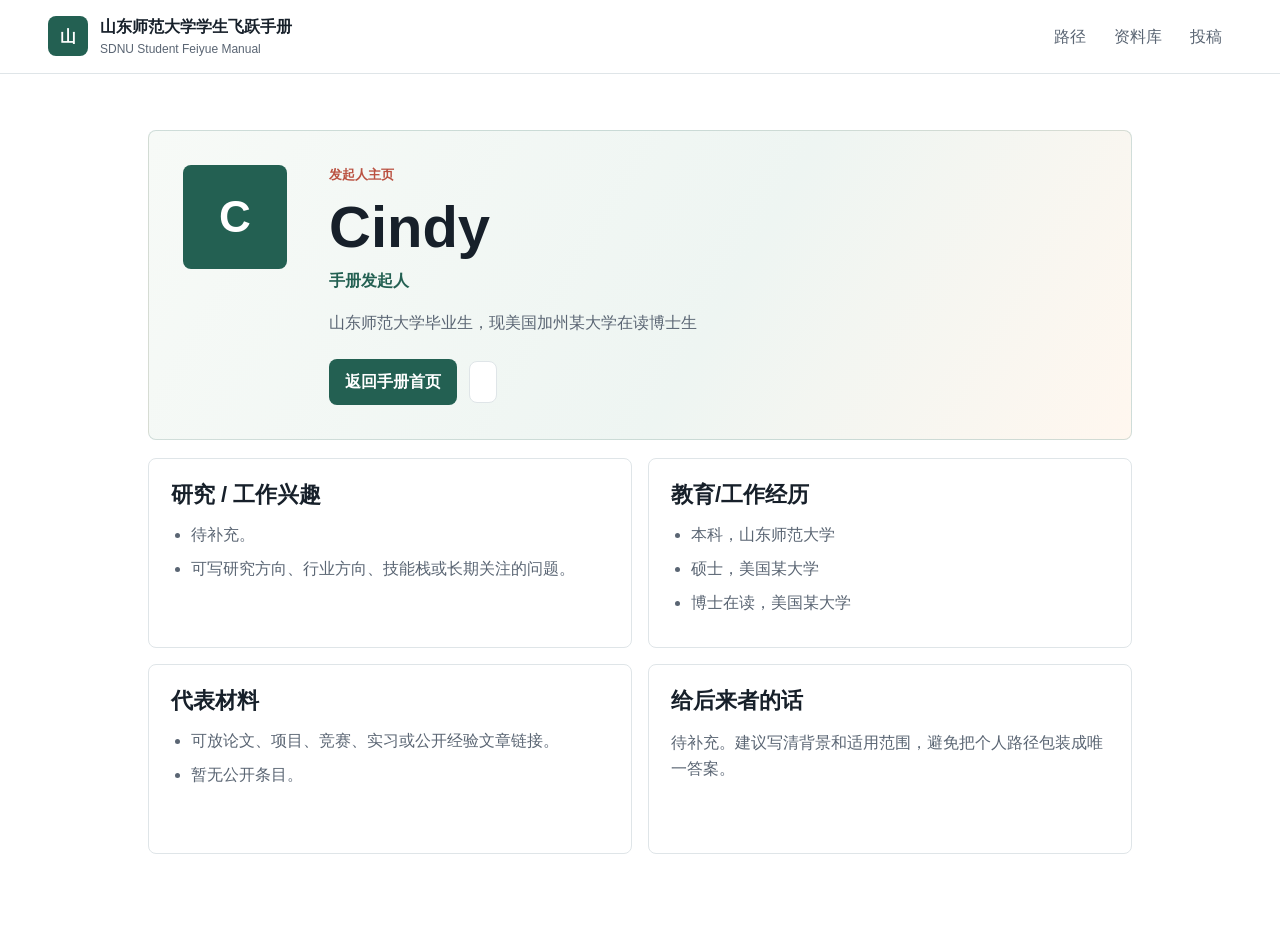
==== contributors/cindy.html @ 1c30ab10 "Update profile" ====
<!doctype html>
<html lang="zh-CN">
  <head>
    <meta charset="utf-8">
    <meta name="viewport" content="width=device-width, initial-scale=1">
    <title>Cindy - 山东师范大学学生飞跃手册</title>
    <meta name="description" content="Cindy 的山东师范大学学生飞跃手册发起人主页。">
    <link rel="stylesheet" href="../css/styles.css">
  </head>
  <body>
    <header class="site-header">
      <a class="brand" href="../index.html" aria-label="返回山东师范大学学生飞跃手册首页">
        <span class="brand-mark" aria-hidden="true">山</span>
        <span>
          <strong>山东师范大学学生飞跃手册</strong>
          <small>SDNU Student Feiyue Manual</small>
        </span>
      </a>
      <nav class="main-nav profile-nav" aria-label="贡献者页导航">
        <a href="../index.html#paths">路径</a>
        <a href="../index.html#library">资料库</a>
        <a href="../index.html#contribute">投稿</a>
      </nav>
    </header>

    <main class="profile-main">
      <section class="profile-hero" aria-labelledby="profile-name">
        <div class="profile-avatar" aria-hidden="true">C</div>
        <div class="profile-intro">
          <p class="eyebrow">发起人主页</p>
          <h1 id="profile-name">Cindy</h1>
          <p class="profile-subtitle">手册发起人</p>
          <p class="profile-note">山东师范大学毕业生，现美国加州某大学在读博士生</p>
          <div class="profile-actions">
            <a class="primary-action" href="../index.html">返回手册首页</a>
            <span class="profile-pill"></span>
          </div>
        </div>
      </section>

      <section class="profile-grid" aria-label="个人信息">
        <article class="profile-section">
          <h2>研究 / 工作兴趣</h2>
          <ul class="profile-list">
            <li>待补充。</li>
            <li>可写研究方向、行业方向、技能栈或长期关注的问题。</li>
          </ul>
        </article>
        <article class="profile-section">
          <h2>教育/工作经历</h2>
          <ul class="profile-list">
            <li>本科，山东师范大学</li>
            <li>硕士，美国某大学</li>
            <li>博士在读，美国某大学</li>
          </ul>
        </article>
        <article class="profile-section">
          <h2>代表材料</h2>
          <ul class="profile-list">
            <li>可放论文、项目、竞赛、实习或公开经验文章链接。</li>
            <li>暂无公开条目。</li>
          </ul>
        </article>
        <article class="profile-section">
          <h2>给后来者的话</h2>
          <p>待补充。建议写清背景和适用范围，避免把个人路径包装成唯一答案。</p>
        </article>
      </section>
    </main>
  </body>
</html>
---- css/styles.css ----
:root {
  --ink: #17202a;
  --muted: #5a6573;
  --line: #dfe5e8;
  --paper: #ffffff;
  --soft: #f5f7f4;
  --mist: #edf5f2;
  --green: #236052;
  --blue: #245b8d;
  --coral: #ba5141;
  --gold: #b6842f;
  --shadow: 0 18px 48px rgba(23, 32, 42, 0.12);
}

* {
  box-sizing: border-box;
}

html {
  scroll-behavior: smooth;
}

body {
  margin: 0;
  color: var(--ink);
  background: var(--paper);
  font-family: -apple-system, BlinkMacSystemFont, "Segoe UI", "Microsoft YaHei", sans-serif;
  line-height: 1.6;
}

a {
  color: inherit;
}

button,
input {
  font: inherit;
}

.site-header {
  position: sticky;
  top: 0;
  z-index: 20;
  display: flex;
  align-items: center;
  justify-content: space-between;
  gap: 24px;
  padding: 14px 48px;
  border-bottom: 1px solid var(--line);
  background: rgba(255, 255, 255, 0.92);
  backdrop-filter: blur(16px);
}

.brand {
  display: inline-flex;
  align-items: center;
  gap: 12px;
  text-decoration: none;
  min-width: 0;
}

.brand-mark {
  display: grid;
  width: 40px;
  height: 40px;
  place-items: center;
  border-radius: 8px;
  background: var(--green);
  color: #fff;
  font-weight: 800;
}

.brand strong,
.brand small {
  display: block;
}

.brand strong {
  font-size: 16px;
  letter-spacing: 0;
  white-space: nowrap;
}

.brand small {
  color: var(--muted);
  font-size: 12px;
}

.main-nav {
  display: flex;
  gap: 8px;
  align-items: center;
}

.main-nav a {
  padding: 8px 10px;
  min-width: 0;
  color: var(--muted);
  text-decoration: none;
  border-radius: 6px;
}

.main-nav a:hover,
.main-nav a:focus-visible {
  color: var(--ink);
  background: var(--mist);
}

.intro-band {
  display: grid;
  grid-template-columns: minmax(0, 0.95fr) minmax(320px, 0.85fr);
  gap: 40px;
  align-items: center;
  padding: 64px 48px 54px;
  background: linear-gradient(120deg, #f7faf7 0%, #eef5f2 52%, #fff7ef 100%);
}

.intro-copy,
.section-heading,
.quick-index,
.content-band,
.site-footer {
  max-width: 1180px;
  margin-inline: auto;
}

.intro-copy {
  width: 100%;
  min-width: 0;
}

.eyebrow {
  margin: 0 0 10px;
  color: var(--coral);
  font-size: 13px;
  font-weight: 800;
  letter-spacing: 0;
}

h1,
h2,
h3,
p {
  overflow-wrap: anywhere;
}

h1 {
  margin: 0;
  max-width: 780px;
  font-size: clamp(34px, 5vw, 64px);
  line-height: 1.08;
  letter-spacing: 0;
}

.intro-text {
  max-width: 660px;
  margin: 18px 0 0;
  color: #425363;
  font-size: 18px;
}

.intro-meta {
  display: grid;
  gap: 7px;
  max-width: 720px;
  margin-top: 18px;
  color: var(--muted);
  font-size: 14px;
}

.intro-meta span {
  padding-left: 12px;
  border-left: 3px solid rgba(35, 96, 82, 0.28);
}

.contributor-link {
  color: var(--green);
  font-weight: 800;
  text-decoration: none;
  border-bottom: 1px solid rgba(35, 96, 82, 0.35);
}

.contributor-link:hover,
.contributor-link:focus-visible {
  color: var(--blue);
  border-bottom-color: var(--blue);
}

.intro-actions {
  display: flex;
  flex-wrap: wrap;
  gap: 12px;
  margin-top: 28px;
}

.primary-action,
.secondary-action {
  display: inline-flex;
  align-items: center;
  min-height: 44px;
  padding: 10px 16px;
  border-radius: 8px;
  text-decoration: none;
  font-weight: 800;
}

.primary-action {
  background: var(--green);
  color: #fff;
}

.secondary-action {
  border: 1px solid var(--line);
  background: #fff;
}

.intro-media {
  margin: 0;
  overflow: hidden;
  min-width: 0;
  border: 1px solid rgba(23, 32, 42, 0.12);
  border-radius: 8px;
  box-shadow: var(--shadow);
  aspect-ratio: 16 / 10;
}

.intro-media img {
  width: 100%;
  height: 100%;
  display: block;
  object-fit: cover;
}

.quick-index {
  padding: 40px 48px 10px;
}

.home-note {
  max-width: none;
  margin: 0;
  padding: 30px 48px;
  border-top: 1px solid rgba(35, 96, 82, 0.16);
  border-bottom: 1px solid rgba(35, 96, 82, 0.16);
  background: #f7fbf8;
}

.home-note-inner {
  display: grid;
  grid-template-columns: 150px minmax(0, 1fr);
  gap: 30px;
  max-width: 1180px;
  min-width: 0;
  margin: 0 auto;
  align-items: start;
}

.home-note-label {
  padding-top: 10px;
  border-top: 3px solid var(--green);
  color: var(--green);
  font-size: 14px;
  font-weight: 900;
}

.home-note-copy {
  min-width: 0;
}

.home-note h2 {
  margin: 0 0 10px;
  font-size: clamp(20px, 2.2vw, 28px);
  line-height: 1.25;
  letter-spacing: 0;
}

.home-note p {
  margin: 0;
  color: var(--muted);
  max-width: 900px;
  line-height: 1.8;
}

.section-heading {
  display: block;
  margin-bottom: 24px;
}

.section-heading h2 {
  margin: 0;
  font-size: clamp(26px, 3vw, 38px);
  line-height: 1.18;
  letter-spacing: 0;
}

.library-heading {
  display: flex;
  align-items: center;
  justify-content: space-between;
  gap: 24px;
}

.index-grid {
  display: grid;
  grid-template-columns: repeat(4, minmax(0, 1fr));
  gap: 12px;
}

.index-grid a {
  display: flex;
  flex-direction: column;
  align-items: flex-start;
  justify-content: center;
  gap: 8px;
  min-height: 82px;
  padding: 16px;
  border: 1px solid var(--line);
  border-radius: 8px;
  background: #fff;
  text-decoration: none;
  font-weight: 800;
}

.index-grid span {
  color: var(--blue);
  font-size: 30px;
  line-height: 1;
}

.content-band {
  padding: 54px 48px;
}

.muted-band {
  max-width: none;
  padding-inline: 0;
  background: var(--soft);
}

.muted-band > .section-heading,
.muted-band > .manual-map,
.muted-band > .case-grid {
  max-width: 1180px;
  margin-inline: auto;
  padding-inline: 48px;
}

.path-grid,
.article-grid,
.case-grid,
.timeline-grid,
.manual-map,
.template-grid {
  display: grid;
  gap: 16px;
}

.path-grid {
  grid-template-columns: repeat(3, minmax(0, 1fr));
}

.path-card,
.article-card,
.case-card,
.timeline-card,
.manual-map article,
.template-panel {
  border: 1px solid var(--line);
  border-radius: 8px;
  background: #fff;
}

.path-card {
  min-height: 232px;
  padding: 20px;
  display: flex;
  flex-direction: column;
  gap: 16px;
}

.path-card header {
  display: flex;
  justify-content: space-between;
  gap: 12px;
  align-items: start;
}

.path-icon {
  display: grid;
  width: 42px;
  height: 42px;
  place-items: center;
  border-radius: 8px;
  color: #fff;
  font-weight: 900;
}

.path-card h3,
.article-card h3,
.case-card h3,
.timeline-card h3,
.manual-map h3,
.template-panel h3 {
  margin: 0;
  font-size: 19px;
  line-height: 1.3;
  letter-spacing: 0;
}

.path-card p,
.article-card p,
.case-card p,
.manual-map p {
  margin: 0;
  color: var(--muted);
}

.tag-row {
  display: flex;
  flex-wrap: wrap;
  gap: 8px;
  margin-top: auto;
}

.tag {
  display: inline-flex;
  align-items: center;
  min-height: 28px;
  padding: 3px 8px;
  border-radius: 999px;
  background: var(--mist);
  color: var(--green);
  font-size: 12px;
  font-weight: 800;
}

.manual-map {
  grid-template-columns: repeat(3, minmax(0, 1fr));
}

.manual-map article {
  padding: 22px;
  min-height: 150px;
}

.timeline-grid {
  grid-template-columns: repeat(4, minmax(0, 1fr));
}

.timeline-card {
  padding: 18px;
}

.timeline-card ol {
  margin: 16px 0 0;
  padding-left: 20px;
  color: var(--muted);
}

.timeline-card li + li {
  margin-top: 8px;
}

.library-heading {
  align-items: center;
}

.search-field {
  display: flex;
  align-items: center;
  gap: 10px;
  min-width: min(420px, 100%);
  padding: 8px 12px;
  border: 1px solid var(--line);
  border-radius: 8px;
  background: #fff;
}

.search-field span {
  color: var(--muted);
  font-size: 13px;
  font-weight: 800;
}

.search-field input {
  width: 100%;
  min-width: 0;
  border: 0;
  outline: 0;
}

.segmented {
  display: flex;
  flex-wrap: wrap;
  gap: 8px;
  margin-bottom: 18px;
}

.segment {
  min-height: 36px;
  padding: 7px 12px;
  border: 1px solid var(--line);
  border-radius: 8px;
  background: #fff;
  color: var(--muted);
  cursor: pointer;
}

.segment.is-active,
.segment:hover,
.segment:focus-visible {
  border-color: var(--green);
  background: var(--green);
  color: #fff;
}

.article-grid {
  grid-template-columns: repeat(3, minmax(0, 1fr));
}

.article-card,
.case-card {
  padding: 18px;
  min-height: 184px;
  display: flex;
  flex-direction: column;
  gap: 12px;
}

.article-meta,
.case-meta {
  display: flex;
  flex-wrap: wrap;
  gap: 8px;
}

.status {
  display: inline-flex;
  align-items: center;
  min-height: 26px;
  padding: 2px 8px;
  border-radius: 999px;
  background: #fff5ea;
  color: var(--gold);
  font-size: 12px;
  font-weight: 900;
}

.case-grid {
  grid-template-columns: repeat(4, minmax(0, 1fr));
}

.case-card {
  min-height: 150px;
}

.contribute-band {
  padding-bottom: 70px;
}

.template-grid {
  grid-template-columns: repeat(2, minmax(0, 1fr));
}

.template-panel {
  overflow: hidden;
}

.template-title {
  display: flex;
  align-items: center;
  justify-content: space-between;
  gap: 12px;
  padding: 14px 16px;
  border-bottom: 1px solid var(--line);
}

.copy-button {
  min-height: 36px;
  padding: 7px 12px;
  border: 1px solid var(--green);
  border-radius: 8px;
  background: var(--green);
  color: #fff;
  cursor: pointer;
  font-weight: 800;
}

pre {
  margin: 0;
  padding: 18px;
  overflow: auto;
  background: #fbfcfb;
  color: #27313c;
  font-family: "SFMono-Regular", Consolas, "Liberation Mono", monospace;
  font-size: 13px;
  line-height: 1.55;
  white-space: pre-wrap;
}

.copy-status {
  min-height: 24px;
  margin: 12px 0 0;
  color: var(--green);
  font-weight: 800;
}

.profile-main {
  max-width: 1080px;
  margin: 0 auto;
  padding: 56px 48px 72px;
}

.profile-hero {
  display: grid;
  grid-template-columns: 118px minmax(0, 1fr);
  gap: 28px;
  align-items: start;
  padding: 34px;
  border: 1px solid rgba(35, 96, 82, 0.18);
  border-radius: 8px;
  background: linear-gradient(120deg, #f7faf7 0%, #eef5f2 58%, #fff7ef 100%);
}

.profile-avatar {
  display: grid;
  width: 104px;
  height: 104px;
  place-items: center;
  border-radius: 8px;
  background: var(--green);
  color: #fff;
  font-size: 44px;
  font-weight: 900;
  line-height: 1;
}

.profile-intro {
  min-width: 0;
}

.profile-intro h1 {
  margin: 0;
  font-size: clamp(38px, 5vw, 58px);
}

.profile-subtitle {
  margin: 10px 0 0;
  color: var(--green);
  font-weight: 800;
}

.profile-note {
  max-width: 760px;
  margin: 16px 0 0;
  color: var(--muted);
}

.profile-actions {
  display: flex;
  flex-wrap: wrap;
  gap: 12px;
  align-items: center;
  margin-top: 24px;
}

.profile-pill {
  display: inline-flex;
  align-items: center;
  min-height: 42px;
  padding: 9px 13px;
  border: 1px solid var(--line);
  border-radius: 8px;
  background: #fff;
  color: var(--muted);
  font-weight: 800;
}

.profile-grid {
  display: grid;
  grid-template-columns: repeat(2, minmax(0, 1fr));
  gap: 16px;
  margin-top: 18px;
}

.profile-section {
  min-height: 190px;
  padding: 22px;
  border: 1px solid var(--line);
  border-radius: 8px;
  background: #fff;
}

.profile-section h2 {
  margin: 0 0 14px;
  font-size: 22px;
  line-height: 1.25;
}

.profile-section p,
.profile-list {
  color: var(--muted);
}

.profile-list {
  margin: 0;
  padding-left: 20px;
}

.profile-list li + li {
  margin-top: 8px;
}

.site-footer {
  display: flex;
  align-items: center;
  justify-content: space-between;
  gap: 20px;
  padding: 28px 48px 40px;
  border-top: 1px solid var(--line);
  color: var(--muted);
}

.site-footer p {
  margin: 0;
}

.site-footer a {
  font-weight: 800;
  text-decoration: none;
  color: var(--green);
}

@media (max-width: 980px) {
  .site-header {
    align-items: flex-start;
    flex-direction: column;
    padding: 14px 24px;
  }

  .intro-band {
    grid-template-columns: 1fr;
    padding: 40px 24px 32px;
  }

  .content-band,
  .quick-index,
  .home-note,
  .profile-main,
  .site-footer {
    padding-inline: 24px;
  }

  .home-note {
    margin-inline: 0;
  }

  .muted-band > .section-heading,
  .muted-band > .manual-map,
  .muted-band > .case-grid {
    padding-inline: 24px;
  }

  .index-grid,
  .path-grid,
  .article-grid,
  .case-grid,
  .timeline-grid,
  .manual-map,
  .profile-grid,
  .template-grid {
    grid-template-columns: repeat(2, minmax(0, 1fr));
  }
}

@media (max-width: 640px) {
  .brand strong {
    white-space: normal;
  }

  .main-nav {
    display: grid;
    grid-template-columns: repeat(2, minmax(0, 1fr));
    width: 100%;
    gap: 4px;
  }

  .main-nav a {
    padding: 8px 4px;
    text-align: center;
  }

  h1 {
    max-width: 8em;
    font-size: 34px;
    line-height: 1.12;
  }

  .intro-text {
    max-width: 19em;
    font-size: 16px;
  }

  .intro-meta {
    max-width: 100%;
    font-size: 13px;
  }

  .section-heading,
  .library-heading,
  .site-footer {
    align-items: stretch;
    flex-direction: column;
  }

  .index-grid,
  .path-grid,
  .article-grid,
  .case-grid,
  .timeline-grid,
  .manual-map,
  .profile-grid,
  .template-grid {
    grid-template-columns: 1fr;
  }

  .profile-main {
    padding-top: 34px;
    padding-bottom: 48px;
  }

  .profile-hero {
    grid-template-columns: 1fr;
    gap: 18px;
    padding: 24px;
  }

  .profile-avatar {
    width: 82px;
    height: 82px;
    font-size: 34px;
  }

  .profile-intro h1 {
    max-width: none;
    font-size: 40px;
  }

  .profile-actions .primary-action,
  .profile-pill {
    width: 100%;
    justify-content: center;
  }

  .home-note-inner {
    grid-template-columns: 1fr;
    gap: 14px;
  }

  .home-note-label {
    max-width: 112px;
  }

  .home-note-copy {
    max-width: 19em;
  }

  .intro-actions a {
    width: 100%;
    justify-content: center;
  }
}
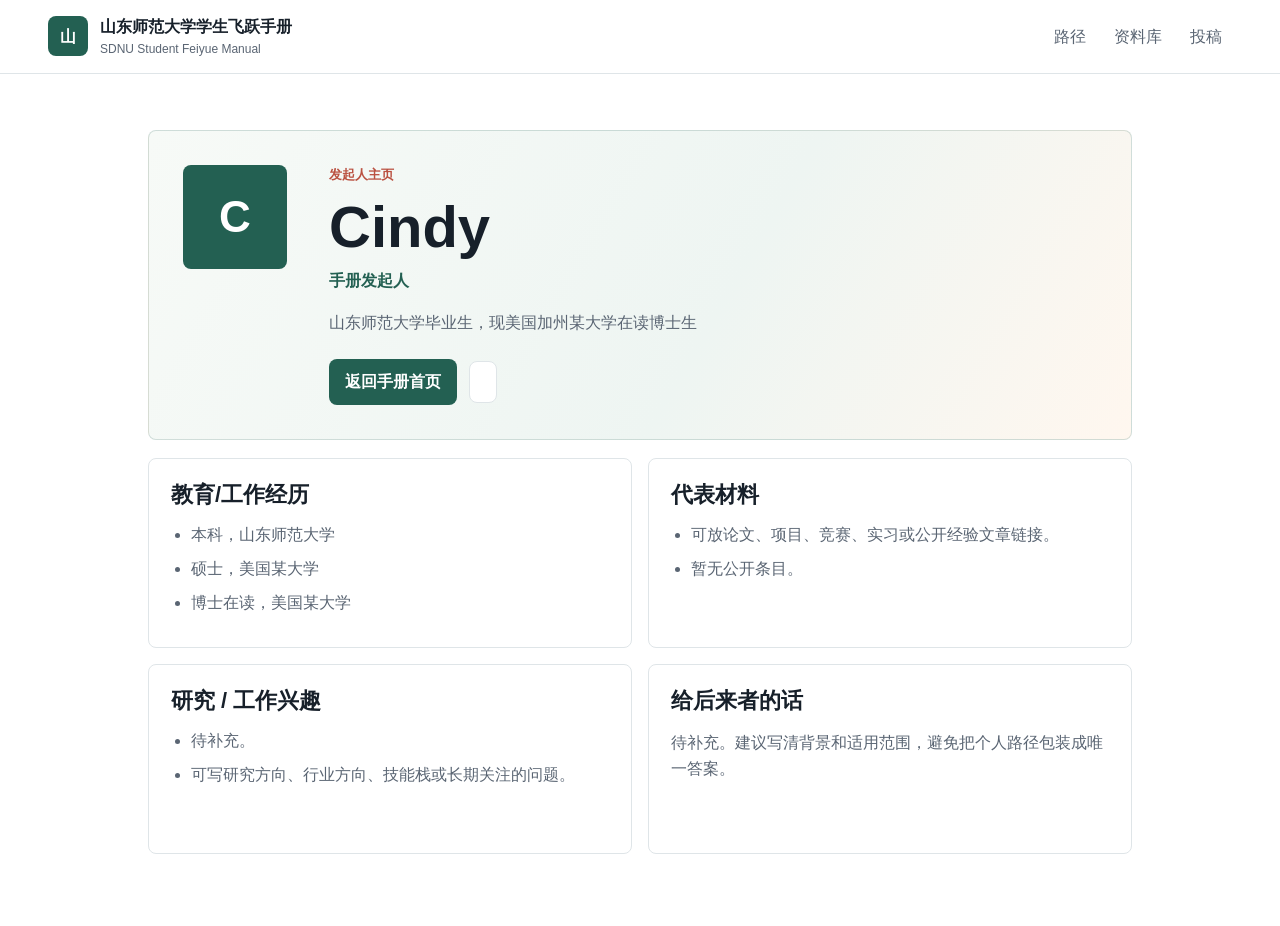
==== commit 4cd07c61: "Update contributor info" ====
--- a/contributors/cindy.html
+++ b/contributors/cindy.html
@@ -39,14 +39,7 @@
       </section>
 
       <section class="profile-grid" aria-label="个人信息">
-        <article class="profile-section">
-          <h2>研究 / 工作兴趣</h2>
-          <ul class="profile-list">
-            <li>待补充。</li>
-            <li>可写研究方向、行业方向、技能栈或长期关注的问题。</li>
-          </ul>
-        </article>
-        <article class="profile-section">
+          <article class="profile-section">
           <h2>教育/工作经历</h2>
           <ul class="profile-list">
             <li>本科，山东师范大学</li>
@@ -62,6 +55,15 @@
           </ul>
         </article>
         <article class="profile-section">
+          <h2>研究 / 工作兴趣</h2>
+          <ul class="profile-list">
+            <li>待补充。</li>
+            <li>可写研究方向、行业方向、技能栈或长期关注的问题。</li>
+          </ul>
+        </article>
+
+
+        <article class="profile-section">
           <h2>给后来者的话</h2>
           <p>待补充。建议写清背景和适用范围，避免把个人路径包装成唯一答案。</p>
         </article>
